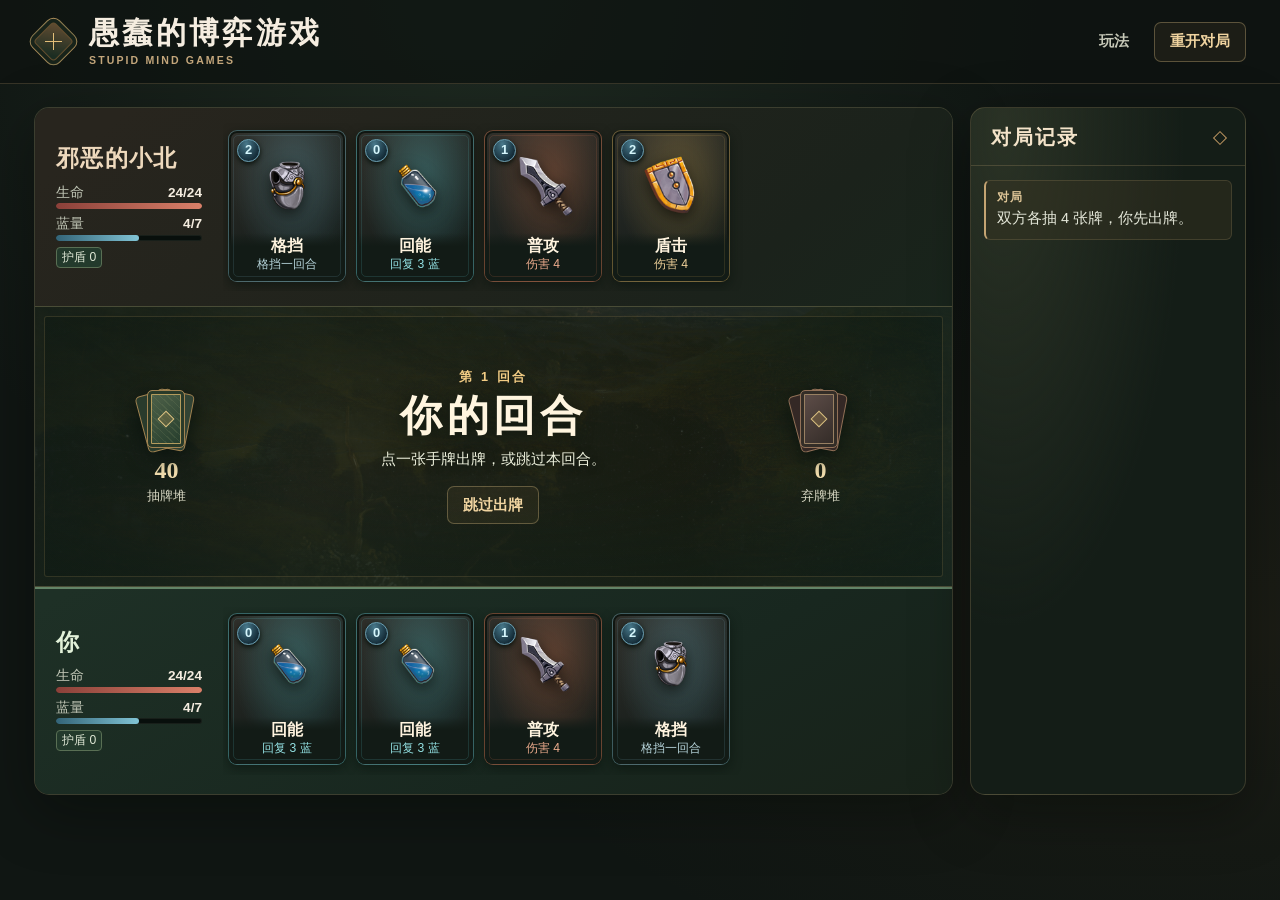
==== game/index.html @ 6b57a7d1 "feat: name opponent and refine mobile card layout" ====
<!doctype html>
<html lang="zh-CN">
<head>
  <meta charset="utf-8">
  <meta name="viewport" content="width=device-width, initial-scale=1">
  <meta name="theme-color" content="#101714">
  <meta name="description" content="愚蠢的博弈游戏是一款回合制人机卡牌游戏。看见对手的牌，再猜它下一手怎么打。">
  <title>愚蠢的博弈游戏</title>
  <link rel="stylesheet" href="styles.css?v=xiaobei-1">
  <script defer src="app.js?v=xiaobei-1"></script>
</head>
<body>
  <header class="masthead">
    <div class="masthead-inner">
      <div class="brand">
        <span class="brand-mark" aria-hidden="true"><i></i><i></i></span>
        <div>
          <h1>愚蠢的博弈游戏</h1>
          <p lang="en">STUPID MIND GAMES</p>
        </div>
      </div>
      <div class="header-actions">
        <button class="button button-quiet" id="show-rules" type="button">玩法</button>
        <button class="button button-outline" id="restart" type="button" disabled>重开对局</button>
      </div>
    </div>
  </header>

  <main class="game-layout">
    <section class="board" id="board" aria-label="卡牌战场" data-phase="loading">
      <section class="fighter fighter-computer" aria-labelledby="computer-title">
        <div class="fighter-profile">
          <h2 id="computer-title">邪恶的小北</h2>
          <div id="computer-stats" class="fighter-stats"></div>
        </div>
        <div id="computer-hand" class="hand opponent-hand" aria-label="邪恶的小北的手牌"></div>
      </section>

      <section class="arena" aria-label="对战区">
        <div class="pile-area">
          <div class="pile">
            <span class="pile-stack" aria-hidden="true"><i></i><i></i><i></i></span>
            <span class="pile-number" id="draw-count">—</span>
            <span class="pile-label">抽牌堆</span>
          </div>
        </div>
        <div class="arena-center">
          <div class="turn-label" id="turn-label" hidden></div>
          <h2 id="phase-title" aria-live="polite">准备对局</h2>
          <p id="phase-detail" class="phase-detail">正在载入对局。</p>
          <button type="button" id="pass" class="button button-pass" hidden>跳过出牌</button>
          <button type="button" id="play-again" class="button button-primary" hidden>再开一局</button>
          <button type="button" id="retry" class="button button-outline" hidden>重新载入</button>
        </div>
        <div class="pile-area">
          <div class="pile pile-discard">
            <span class="pile-stack" aria-hidden="true"><i></i><i></i><i></i></span>
            <span class="pile-number" id="discard-count">—</span>
            <span class="pile-label">弃牌堆</span>
          </div>
        </div>
      </section>

      <section class="fighter fighter-player" aria-labelledby="player-title">
        <div class="fighter-profile">
          <h2 id="player-title">你</h2>
          <div id="player-stats" class="fighter-stats"></div>
        </div>
        <div id="player-hand" class="hand player-hand" aria-label="你的手牌"></div>
      </section>
    </section>

    <aside class="journal" aria-labelledby="journal-title">
      <div class="journal-head">
        <h2 id="journal-title">对局记录</h2>
        <span class="journal-mark" aria-hidden="true"></span>
      </div>
      <div id="journal-scroll" class="journal-scroll">
        <ol class="journal-events" id="journal-events" aria-live="polite" aria-relevant="additions"></ol>
      </div>
      <p class="notice" id="notice" role="status" hidden></p>
    </aside>
  </main>

  <dialog id="rules">
    <div class="rules-head">
      <h2>玩法</h2>
      <form method="dialog">
        <button class="button button-quiet" type="submit">关闭</button>
      </form>
    </div>
    <p>双方各 24 点血、4 点初始蓝，并公开手牌。每回合选一张牌或跳过。回合结束回 1 蓝、摸 1 张，超过 6 张就选牌弃掉。</p>
    <p>蓝量上限 7，护盾先吸收伤害。牌堆摸空时，洗回弃牌堆。先把对手打到 0 血就赢。</p>
    <div class="rules-list" id="rules-list"></div>
    <a class="credit-link" href="assets/素材来源.md">查看美术素材来源</a>
  </dialog>
</body>
</html>
---- game/styles.css ----
:root {
  color-scheme: dark;
  --page: #101714;
  --panel: #151e19;
  --ink: #f5ede0;
  --muted: #b2b5a6;
  --gold: #e2be78;
  --gold-deep: #a47f46;
  --line: rgba(212, 181, 124, .2);
  --serif: "Instrument Serif", Georgia, "Songti SC", "Noto Serif CJK SC", serif;
  --sans: Inter, "PingFang SC", "Microsoft YaHei", "Noto Sans CJK SC", sans-serif;
  --card-width: 118px;
  --card-height: 152px;
}

* { box-sizing: border-box; }
[hidden] { display: none !important; }
html { min-width: 300px; }
body {
  margin: 0;
  min-height: 100vh;
  color: var(--ink);
  font: 1rem/1.55 var(--sans);
  background:
    radial-gradient(ellipse at 37% -3%, rgba(68, 95, 70, .29), transparent 52%),
    radial-gradient(ellipse at 100% 70%, rgba(127, 87, 39, .10), transparent 45%),
    #101613;
}
button, a { -webkit-tap-highlight-color: transparent; }
button { font: inherit; }
button:focus-visible, a:focus-visible {
  outline: 2px solid #ffdb94;
  outline-offset: 4px;
}
button:disabled { cursor: default; }

.masthead {
  border-bottom: 1px solid var(--line);
  background: rgba(14, 19, 16, .76);
}
.masthead-inner {
  min-height: 83px;
  max-width: 1424px;
  margin: auto;
  padding: 0 34px;
  display: flex;
  align-items: center;
  justify-content: space-between;
  gap: 16px;
}
.brand, .header-actions { display: flex; align-items: center; }
.brand { gap: 16px; }
.brand-mark {
  width: 39px;
  height: 39px;
  position: relative;
  flex: none;
  transform: rotate(45deg);
  border: 1px solid rgba(226, 190, 120, .55);
  border-radius: 9px;
  box-shadow: inset 0 0 0 4px #17231a, inset 0 0 0 5px #644e2e;
  background: linear-gradient(145deg, #715335, #1b2d22 78%);
}
.brand-mark i {
  position: absolute;
  background: #e2be78;
  transform: rotate(45deg);
  left: 18px;
  top: 10px;
  width: 1px;
  height: 17px;
}
.brand-mark i + i { transform: rotate(-45deg); }
.brand h1 {
  font: 600 1.9rem/1.12 var(--serif);
  letter-spacing: .11em;
  margin: 1px 0 3px;
}
.brand p {
  margin: 0;
  color: #c4a77c;
  font: 600 .66rem/1.35 var(--sans);
  letter-spacing: .2em;
}
.header-actions { gap: 9px; }
.button {
  border: 1px solid transparent;
  border-radius: 7px;
  min-height: 40px;
  padding: 7px 15px;
  color: var(--ink);
  background: transparent;
  cursor: pointer;
  transition: background .17s ease, border-color .17s ease, color .17s ease, transform .17s ease;
  font-size: .92rem;
  font-weight: 650;
}
.button-quiet { color: #c6c8b8; }
.button-outline, .button-pass {
  border-color: rgba(218, 188, 129, .34);
  color: #f0d4a0;
  background: rgba(218, 178, 104, .065);
}
.button:hover:not(:disabled) {
  background: rgba(230, 195, 133, .15);
  border-color: rgba(228, 194, 132, .4);
  transform: translateY(-1px);
}
.button:active:not(:disabled) { transform: translateY(0); }
.button:disabled { opacity: .47; }
.button-primary {
  color: #1b170e;
  border-color: #e4bf7f;
  background: linear-gradient(135deg, #f2d498, #c59857);
}
.button-primary:hover:not(:disabled) {
  background: #ffdea1;
  border-color: #ffdea1;
}
.game-layout {
  max-width: 1424px;
  margin: 0 auto;
  padding: 23px 34px 34px;
  display: grid;
  grid-template-columns: minmax(0, 1fr) 276px;
  align-items: stretch;
  gap: 17px;
}
.board, .journal {
  min-width: 0;
  border: 1px solid var(--line);
  border-radius: 15px;
  box-shadow: 0 17px 58px rgba(3, 7, 4, .34);
}
.board {
  display: grid;
  grid-template-rows: minmax(197px, auto) minmax(220px, 1fr) minmax(207px, auto);
  min-height: 688px;
  overflow: hidden;
  background: #15211b;
}
.fighter {
  display: grid;
  grid-template-columns: 146px minmax(0, 1fr);
  align-items: center;
  gap: 21px;
  padding: 15px 21px;
}
.fighter-computer {
  background: linear-gradient(140deg, #28251e 8%, #1b221b 78%, #19251c 100%);
}
.fighter-player {
  background: linear-gradient(150deg, #1e3026 3%, #18271f 63%, #182219 100%);
  box-shadow: inset 0 2px 0 #638467;
}
.board[data-phase="discard"] .fighter-player { box-shadow: inset 0 2px 0 var(--gold); }
.fighter-profile h2 {
  font: 600 1.45rem/1.1 var(--serif);
  letter-spacing: .13em;
  margin: 0 0 12px;
}
.fighter-player .fighter-profile h2 { color: #e2f1d9; }
.fighter-computer .fighter-profile h2 {
  color: #eed9bd;
  letter-spacing: .055em;
}
.fighter-stats {
  display: grid;
  grid-template-columns: 1fr;
  gap: 6px;
  font-size: .85rem;
  max-width: 182px;
}
.stat-label {
  display: flex;
  justify-content: space-between;
  align-items: baseline;
  gap: .25rem;
  color: #c1c6b6;
  margin-bottom: 2px;
  line-height: 1.29;
}
.stat-label strong {
  color: var(--ink);
  font-weight: 650;
  font-variant-numeric: tabular-nums;
  font-size: .85rem;
}
.progress-track {
  overflow: hidden;
  height: 6px;
  width: 100%;
  border-radius: 20px;
  background: #080f0c;
  box-shadow: inset 0 0 0 1px rgba(216, 209, 190, .08);
}
.progress-fill {
  display: block;
  height: 100%;
  border-radius: inherit;
  width: var(--value);
  transition: width .3s ease;
}
.progress-health { background: linear-gradient(90deg, #8b4039, #da8069); }
.progress-mana { background: linear-gradient(90deg, #336478, #81c4d5); }
.stat-lower {
  display: flex;
  min-height: 20px;
  gap: 5px;
  flex-wrap: wrap;
  align-items: center;
}
.status {
  padding: 1px 5px;
  font-size: .76rem;
  line-height: 1.4;
  border-radius: 4px;
  border: 1px solid #596f54;
  background: #233a2c;
  color: #e0e8d6;
  white-space: nowrap;
}
.status-charge {
  border-color: #8e6d40;
  background: #473622;
  color: #f4dbab;
}
.status-block {
  border-color: #567a84;
  background: #253b46;
  color: #d6edf0;
}
.hand {
  min-width: 0;
  min-height: calc(var(--card-height) + 16px);
  display: flex;
  align-items: center;
  gap: 10px;
  padding: 6px 5px 9px;
  overflow-x: auto;
  scrollbar-width: thin;
  scrollbar-color: #706044 transparent;
}
.hand-empty {
  color: var(--muted);
  padding: 0 4px;
  margin: 0;
}
.card {
  --tint: #bfa162;
  --aura: 179, 144, 80;
  color: #f8edda;
  position: relative;
  flex: 0 0 var(--card-width);
  width: var(--card-width);
  height: var(--card-height);
  padding: 0;
  display: grid;
  grid-template-rows: 1fr auto;
  overflow: hidden;
  border-radius: 9px;
  border: 1px solid rgba(var(--aura), .45);
  background: radial-gradient(ellipse at 57% 31%, rgba(var(--aura), .36), transparent 67%),
              linear-gradient(152deg, #30302b, #181e1b 68%, #131b16);
  box-shadow: 0 4px 11px #07100b8a, inset 0 0 0 2px #101611;
  text-align: left;
}
.card::after {
  position: absolute;
  inset: 4px;
  pointer-events: none;
  border: 1px solid rgba(var(--aura), .17);
  border-radius: 5px;
  content: "";
}
.card[data-tone="ember"] { --tint: #edac8d; --aura: 204, 113, 76; }
.card[data-tone="iron"] { --tint: #b7d5db; --aura: 111, 168, 183; }
.card[data-tone="azure"] { --tint: #93e1e3; --aura: 91, 187, 193; }
.card[data-tone="gold"] { --tint: #efd19a; --aura: 191, 155, 79; }
.card[data-tone="violet"] { --tint: #dac8f0; --aura: 156, 115, 184; }
.card[data-tone="leaf"] { --tint: #d0dfaa; --aura: 148, 164, 94; }
.card-cost {
  color: #d5f6fc;
  position: absolute;
  z-index: 1;
  top: 8px;
  left: 8px;
  display: inline-grid;
  place-items: center;
  width: 23px;
  height: 23px;
  border-radius: 50%;
  border: 1px solid #689eb1;
  box-shadow: 0 2px 5px #0a110b;
  background: radial-gradient(ellipse at 40% 20%, #48798b, #152d39 72%);
  line-height: 1;
  font-size: .81rem;
  font-weight: 800;
  font-variant-numeric: tabular-nums;
}
.card-art {
  position: relative;
  display: grid;
  place-items: center;
  min-height: 0;
  padding: 7px 8px 0;
}
.card-art img {
  display: block;
  width: min(86%, 85px);
  height: min(92%, 88px);
  object-fit: contain;
  filter: drop-shadow(0 5px 8px #090a06c7);
  transition: transform .17s ease;
}
.card-caption {
  position: relative;
  min-height: 47px;
  display: grid;
  align-content: center;
  gap: 1px;
  padding: 3px 8px 8px;
  text-align: center;
  background: linear-gradient(transparent, #121b16 28%);
}
.card-title {
  display: block;
  color: #fff4df;
  font: 700 1rem/1.25 var(--sans);
  white-space: nowrap;
}
.card-effect {
  color: var(--tint);
  line-height: 1.25;
  font-size: .76rem;
  white-space: nowrap;
}
button.card {
  cursor: pointer;
  transition: transform .18s ease, border-color .18s ease, box-shadow .18s ease, opacity .18s ease;
}
button.card:hover:not(:disabled), button.card:focus-visible {
  transform: translateY(-4px);
  border-color: rgba(var(--aura), .92);
  box-shadow: 0 5px 18px rgba(var(--aura), .27), inset 0 0 0 2px #17251a;
}
button.card:not(:disabled):hover .card-art img { transform: scale(1.06); }
button.card:disabled { cursor: default; }
button.card.unaffordable { opacity: .66; }
button.card.unaffordable .card-cost {
  border-color: #bf806a;
  background: #482f28;
  color: #ffd0b7;
}
.board[data-phase="discard"] .player-hand .card { border-color: rgba(232, 188, 111, .66); }

.arena {
  position: relative;
  isolation: isolate;
  display: grid;
  grid-template-columns: minmax(80px, 1fr) minmax(200px, 1.7fr) minmax(80px, 1fr);
  align-items: center;
  justify-items: center;
  gap: 7px;
  padding: 20px 13px;
  border-block: 1px solid rgba(220, 191, 130, .24);
  background: #1a281e;
}
.arena::before, .arena::after {
  content: "";
  position: absolute;
  inset: 0;
  z-index: -1;
  pointer-events: none;
}
.arena::before {
  background:
    linear-gradient(90deg, #131e17cf 1%, #1a231ac7 28%, #151b12b0 71%, #15231bc9),
    linear-gradient(0deg, #1d3024b5, #2b342715 42%, #19231a58),
    url("assets/arena.jpg") center 53% / cover;
}
.arena::after {
  inset: 9px;
  border: 1px solid #b3976133;
  border-radius: 3px;
  background: radial-gradient(ellipse at center, transparent 28%, #09150f55);
}
.arena-center {
  align-self: center;
  min-width: 0;
  min-height: 146px;
  display: flex;
  flex-direction: column;
  align-items: center;
  justify-content: center;
  text-align: center;
}
.turn-label {
  color: #f2cc84;
  font-size: .79rem;
  letter-spacing: .2em;
  font-weight: 680;
  line-height: 1.4;
}
.arena-center h2 {
  color: #fff5df;
  text-shadow: 0 3px 16px #0c160f;
  margin: 6px 0 3px;
  font: 600 clamp(1.7rem, 3.3vw, 2.7rem)/1.14 var(--serif);
  letter-spacing: .11em;
}
.phase-detail {
  max-width: 26rem;
  color: #edf0dc;
  min-height: 25px;
  margin: 4px 0 13px;
  font-size: .91rem;
  text-shadow: 0 1px 8px #121a14;
}
.arena-center .button { min-height: 35px; }
.pile-area { min-width: 0; }
.pile {
  display: grid;
  grid-template-columns: 1fr;
  min-width: 74px;
  place-items: center;
}
.pile-stack {
  display: block;
  position: relative;
  width: 48px;
  height: 64px;
  margin: 0 auto 7px;
  filter: drop-shadow(0 5px 10px #0a130d);
}
.pile-stack i {
  position: absolute;
  display: block;
  inset: 3px 6px 3px 4px;
  transform: rotate(-15deg) translateX(-6px);
  border: 1px solid #a18351;
  border-radius: 5px;
  background: #293b2c;
}
.pile-stack i:nth-child(2) { transform: rotate(11deg) translateX(5px); background: #324334; }
.pile-stack i:nth-child(3) {
  transform: none;
  background: repeating-linear-gradient(43deg, #7e8b6233 0 1px, transparent 1px 5px), linear-gradient(140deg, #50634a, #233b2b);
  box-shadow: inset 0 0 0 3px #293a29, inset 0 0 0 4px #b39b5d;
}
.pile-stack i:nth-child(3)::after {
  content: "";
  position: absolute;
  width: 10px;
  height: 10px;
  border: 1px solid #d8bf81;
  top: calc(50% - 6px);
  left: calc(50% - 6px);
  transform: rotate(45deg);
  background: #a8894e4a;
}
.pile-discard .pile-stack i {
  background-color: #342825;
  border-color: #917057;
}
.pile-discard .pile-stack i:nth-child(3) {
  background: linear-gradient(140deg, #61504b, #302925);
  box-shadow: inset 0 0 0 3px #332d27, inset 0 0 0 4px #988062;
}
.pile-number {
  color: #f4dfaf;
  font: 700 1.5rem/1.03 var(--serif);
  font-variant-numeric: tabular-nums;
}
.pile-label {
  color: #d8d8c4;
  line-height: 1.4;
  font-size: .84rem;
  margin-top: 4px;
}
.journal {
  display: flex;
  flex-direction: column;
  overflow: hidden;
  max-height: 720px;
  background: radial-gradient(ellipse at 12% 3%, #2a3225, transparent 53%), #141d17;
}
.journal-head {
  padding: 18px 20px 15px;
  margin: 0;
  display: flex;
  align-items: center;
  justify-content: space-between;
  border-bottom: 1px solid var(--line);
}
.journal-head h2 {
  margin: 0;
  color: #f3e3c9;
  font: 600 1.24rem/1.2 var(--serif);
  letter-spacing: .1em;
}
.journal-mark {
  width: 10px;
  height: 10px;
  border: 1px solid #bd9560;
  transform: rotate(45deg);
}
.journal-scroll {
  padding: 14px 13px;
  overflow-y: auto;
  flex: 1;
  scrollbar-width: thin;
  scrollbar-color: #716b52 transparent;
}
.journal-events {
  margin: 0;
  padding: 0;
  display: grid;
  gap: 7px;
  list-style: none;
}
.journal-event {
  display: grid;
  grid-template-columns: 1fr;
  gap: 3px;
  padding: 9px 11px 10px;
  background: #2433286b;
  border: 1px solid #61735838;
  border-left: 2px solid #99b88d;
  border-radius: 6px;
}
.journal-event[data-side="computer"] {
  background: #30292171;
  border-color: #8b6a4a48;
  border-left-color: #c98f68;
}
.journal-event[data-side="system"] {
  border-color: #8b7b554b;
  border-left-color: #c4a472;
  background: #3a342371;
}
.actor {
  color: #b4cfa4;
  font-size: .75rem;
  font-weight: 750;
  line-height: 1.3;
  letter-spacing: .07em;
}
.journal-event[data-side="computer"] .actor { color: #eac0a2; }
.journal-event[data-side="system"] .actor { color: #dec597; }
.event-text {
  color: #e4e7d9;
  font-size: .91rem;
  line-height: 1.42;
  overflow-wrap: anywhere;
  margin: 0;
}
.notice {
  margin: 0 13px 14px;
  padding: 9px 10px;
  color: #ffdcc2;
  border: 1px solid #885c49;
  border-radius: 7px;
  background: #432d24;
  font-size: .88rem;
  overflow-wrap: anywhere;
}

dialog {
  color: var(--ink);
  border: 1px solid #8e7350;
  border-radius: 13px;
  width: min(570px, calc(100% - 28px));
  max-height: 82vh;
  padding: 19px 21px 22px;
  overflow: auto;
  background: #18251e;
  box-shadow: 0 18px 70px #090c08;
}
dialog::backdrop { background: #080d0add; }
.rules-head { display: flex; justify-content: space-between; align-items: center; }
.rules-head h2 { font: 600 1.7rem/1.2 var(--serif); margin: 0; }
dialog p { color: #dee2d1; margin: 1rem 0; }
.rules-list { display: grid; gap: 0; border-top: 1px solid var(--line); margin-top: 1rem; }
.rule {
  display: grid;
  grid-template-columns: minmax(82px, auto) 1fr;
  column-gap: 10px;
  padding: 8px 0;
  border-bottom: 1px solid var(--line);
  min-height: 40px;
}
.rule strong { align-self: start; color: #efd4a3; font-size: .91rem; }
.rule span { color: #e3e7db; font-size: .91rem; }
.credit-link { display: inline-block; margin-top: 16px; color: #e7c48e; }

@media (max-width: 1200px) {
  .game-layout { grid-template-columns: minmax(0, 1fr) 227px; }
  .fighter { grid-template-columns: 126px minmax(0, 1fr); gap: 16px; }
  :root { --card-width: 108px; --card-height: 146px; }
}
@media (max-width: 940px) {
  .game-layout { grid-template-columns: minmax(0, 1fr); }
  .journal { max-height: 340px; }
}
@media (max-width: 620px) {
  :root { --card-height: clamp(96px, 26vw, 128px); }
  .masthead-inner { min-height: 55px; padding-inline: 15px; }
  .brand { gap: 9px; }
  .brand-mark { width: 28px; height: 28px; }
  .brand-mark i { left: 13px; top: 7px; height: 13px; }
  .brand h1 { font-size: 1.4rem; }
  .brand p { font-size: .54rem; letter-spacing: .13em; }
  .header-actions { gap: 3px; }
  .header-actions .button { min-height: 44px; font-size: .86rem; padding: 5px 9px; }
  .game-layout { padding: 9px 10px 18px; gap: 10px; }
  .board { min-height: 0; grid-template-rows: auto auto auto; border-radius: 11px; }
  .fighter {
    display: block;
    min-width: 0;
    padding: 8px 8px 3px;
  }
  .fighter-profile { margin: 0 3px 2px; }
  .fighter-profile h2 { font-size: 1.12rem; margin: 0 0 4px; }
  .fighter-stats {
    grid-template-columns: repeat(2, minmax(0, 1fr)) minmax(3rem, .8fr);
    align-items: center;
    gap: 7px;
    max-width: none;
    font-size: .79rem;
  }
  .stat-label strong { font-size: .79rem; }
  .progress-track { height: 5px; }
  .stat-lower { gap: 2px 3px; }
  .status { font-size: .71rem; padding-inline: 4px; }
  .hand {
    --hand-gap: 6px;
    min-height: calc(var(--card-height) + 13px);
    gap: var(--hand-gap);
    padding: 6px 3px 7px;
    scroll-padding-inline: 3px;
    scroll-snap-type: x proximity;
    overscroll-behavior-x: contain;
  }
  .hand .card {
    --card-width: min(101px, calc((100% - 4 * var(--hand-gap) - 5px) / 4));
    scroll-snap-align: start;
  }
  .card::after { inset: 3px; }
  .card-cost { top: 5px; left: 5px; width: 20px; height: 20px; font-size: .75rem; }
  .card-art { padding: 6px 4px 0; }
  .card-caption { min-height: 37px; padding: 3px 2px 5px; }
  .card-title { font-size: .94rem; }
  .card-effect { font-size: .72rem; }
  .arena {
    grid-template-columns: clamp(40px, 13vw, 66px) minmax(0, 1fr) clamp(40px, 13vw, 66px);
    gap: 4px;
    padding: 8px;
  }
  .arena::after { inset: 6px; }
  .arena-center { min-height: 0; }
  .arena-center h2 { font-size: 1.43rem; letter-spacing: .055em; margin: 3px 0 0; }
  .board[data-phase="finished"] .arena-center h2 { font-size: 1.22rem; letter-spacing: .03em; }
  .phase-detail { min-height: 0; font-size: .79rem; line-height: 1.3; margin: 3px 0 5px; }
  .arena-center .button { min-height: 44px; padding: 4px 13px; font-size: .87rem; }
  .turn-label { font-size: .71rem; }
  .pile { min-width: 0; }
  .pile-stack { width: 31px; height: 39px; margin-bottom: 3px; }
  .pile-number { font-size: 1.2rem; }
  .pile-label { font-size: .71rem; margin-top: 2px; }
  .journal { max-height: 252px; }
  .journal-head { padding: 11px 13px; }
  .journal-scroll { padding: 9px; }
}
@media (max-width: 420px) {
  .masthead-inner { padding-inline: 12px; gap: 8px; }
  .brand h1 { font-size: 1.08rem; letter-spacing: .025em; }
  .brand p, .header-actions .button { white-space: nowrap; }
  .header-actions { flex: none; }
  .header-actions .button { padding-inline: 6px; }
}
@media (max-width: 350px) {
  .masthead-inner { padding-inline: 9px; gap: 6px; }
  .brand { gap: 7px; }
  .brand-mark { width: 22px; height: 22px; }
  .brand-mark i { left: 10px; top: 4px; }
  .card-effect { font-size: .67rem; }
}
@media (hover: none) and (pointer: coarse) {
  button.card:hover:not(:disabled) { transform: none; }
  button.card:not(:disabled):hover .card-art img { transform: none; }
}
@media (prefers-reduced-motion: reduce) {
  *, *::before, *::after { transition: none !important; animation: none !important; }
}
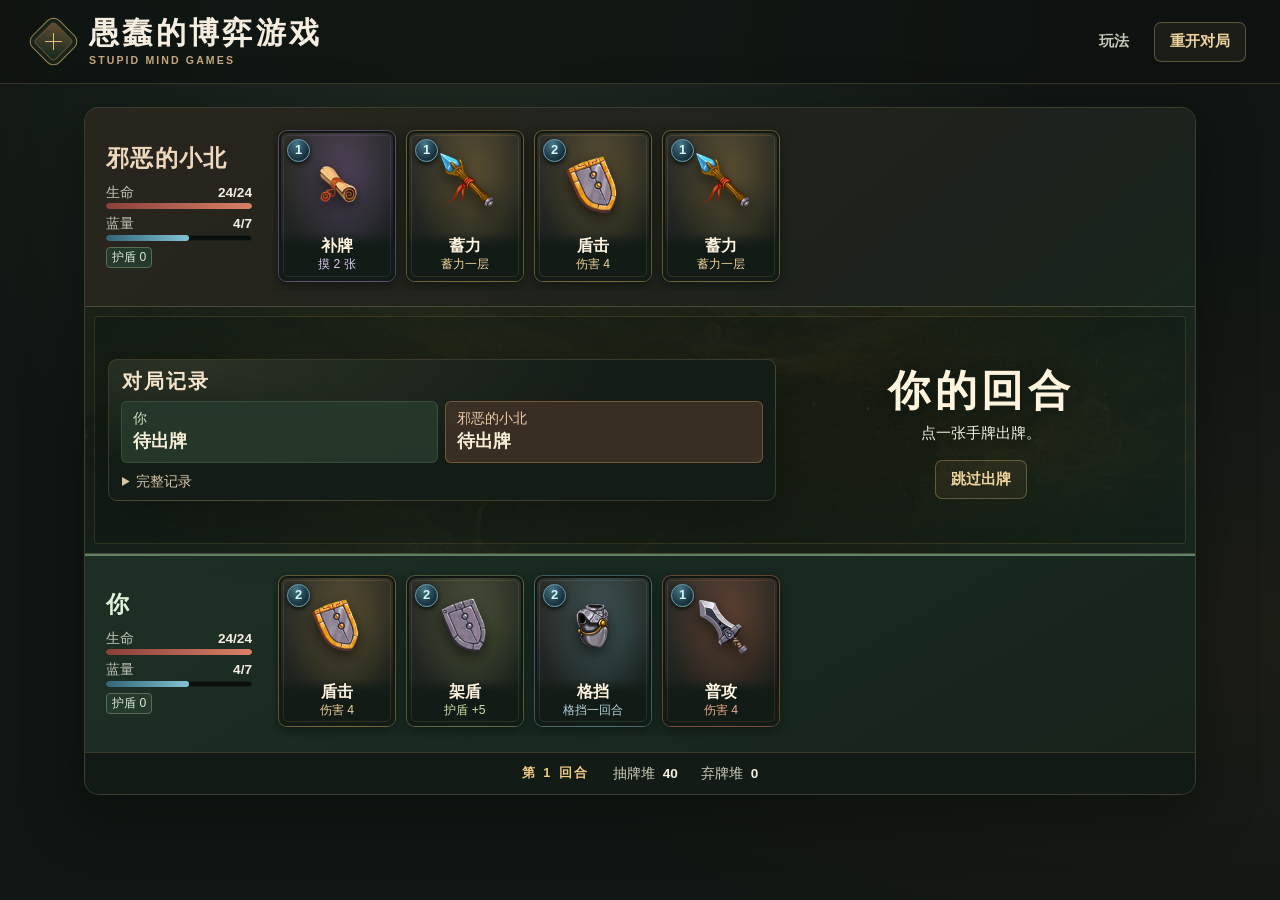
==== commit 5cb82293: "feat: center duel history and fan mobile hands" ====
--- a/game/index.html
+++ b/game/index.html
@@ -6,8 +6,8 @@
   <meta name="theme-color" content="#101714">
   <meta name="description" content="愚蠢的博弈游戏是一款回合制人机卡牌游戏。看见对手的牌，再猜它下一手怎么打。">
   <title>愚蠢的博弈游戏</title>
-  <link rel="stylesheet" href="styles.css?v=xiaobei-1">
-  <script defer src="app.js?v=xiaobei-1"></script>
+  <link rel="stylesheet" href="styles.css?v=fan-1">
+  <script defer src="app.js?v=fan-1"></script>
 </head>
 <body>
   <header class="masthead">
@@ -37,27 +37,34 @@
       </section>
 
       <section class="arena" aria-label="对战区">
-        <div class="pile-area">
-          <div class="pile">
-            <span class="pile-stack" aria-hidden="true"><i></i><i></i><i></i></span>
-            <span class="pile-number" id="draw-count">—</span>
-            <span class="pile-label">抽牌堆</span>
+        <section class="journal" aria-labelledby="journal-title">
+          <div class="journal-head">
+            <h2 id="journal-title">对局记录</h2>
           </div>
-        </div>
+          <div class="recent-moves" aria-label="双方最近出牌" aria-live="polite">
+            <div class="recent-move recent-player">
+              <span>你</span>
+              <strong id="latest-player">待出牌</strong>
+            </div>
+            <div class="recent-move recent-computer">
+              <span>邪恶的小北</span>
+              <strong id="latest-computer">待出牌</strong>
+            </div>
+          </div>
+          <details class="journal-history">
+            <summary>完整记录</summary>
+            <div id="journal-scroll" class="journal-scroll" tabindex="0" aria-label="历史出牌">
+              <ol class="journal-events" id="journal-events"></ol>
+            </div>
+          </details>
+          <p class="notice" id="notice" role="status" hidden></p>
+        </section>
         <div class="arena-center">
-          <div class="turn-label" id="turn-label" hidden></div>
           <h2 id="phase-title" aria-live="polite">准备对局</h2>
           <p id="phase-detail" class="phase-detail">正在载入对局。</p>
           <button type="button" id="pass" class="button button-pass" hidden>跳过出牌</button>
           <button type="button" id="play-again" class="button button-primary" hidden>再开一局</button>
           <button type="button" id="retry" class="button button-outline" hidden>重新载入</button>
-        </div>
-        <div class="pile-area">
-          <div class="pile pile-discard">
-            <span class="pile-stack" aria-hidden="true"><i></i><i></i><i></i></span>
-            <span class="pile-number" id="discard-count">—</span>
-            <span class="pile-label">弃牌堆</span>
-          </div>
         </div>
       </section>
 
@@ -68,18 +75,13 @@
         </div>
         <div id="player-hand" class="hand player-hand" aria-label="你的手牌"></div>
       </section>
+      <footer class="table-info" aria-label="回合与牌堆信息">
+        <span class="turn-label" id="turn-label">第 1 回合</span>
+        <span>抽牌堆 <strong id="draw-count">—</strong></span>
+        <span>弃牌堆 <strong id="discard-count">—</strong></span>
+      </footer>
     </section>
 
-    <aside class="journal" aria-labelledby="journal-title">
-      <div class="journal-head">
-        <h2 id="journal-title">对局记录</h2>
-        <span class="journal-mark" aria-hidden="true"></span>
-      </div>
-      <div id="journal-scroll" class="journal-scroll">
-        <ol class="journal-events" id="journal-events" aria-live="polite" aria-relevant="additions"></ol>
-      </div>
-      <p class="notice" id="notice" role="status" hidden></p>
-    </aside>
   </main>
 
   <dialog id="rules">
--- a/game/styles.css
+++ b/game/styles.css
@@ -118,13 +118,9 @@
   border-color: #ffdea1;
 }
 .game-layout {
-  max-width: 1424px;
+  max-width: 1180px;
   margin: 0 auto;
   padding: 23px 34px 34px;
-  display: grid;
-  grid-template-columns: minmax(0, 1fr) 276px;
-  align-items: stretch;
-  gap: 17px;
 }
 .board, .journal {
   min-width: 0;
@@ -134,7 +130,7 @@
 }
 .board {
   display: grid;
-  grid-template-rows: minmax(197px, auto) minmax(220px, 1fr) minmax(207px, auto);
+  grid-template-rows: minmax(186px, auto) minmax(200px, 1fr) minmax(195px, auto) auto;
   min-height: 688px;
   overflow: hidden;
   background: #15211b;
@@ -358,11 +354,10 @@
   position: relative;
   isolation: isolate;
   display: grid;
-  grid-template-columns: minmax(80px, 1fr) minmax(200px, 1.7fr) minmax(80px, 1fr);
+  grid-template-columns: minmax(0, 1.75fr) minmax(165px, 1fr);
   align-items: center;
-  justify-items: center;
-  gap: 7px;
-  padding: 20px 13px;
+  gap: 15px;
+  padding: 18px 23px;
   border-block: 1px solid rgba(220, 191, 130, .24);
   background: #1a281e;
 }
@@ -418,80 +413,30 @@
   text-shadow: 0 1px 8px #121a14;
 }
 .arena-center .button { min-height: 35px; }
-.pile-area { min-width: 0; }
-.pile {
-  display: grid;
-  grid-template-columns: 1fr;
-  min-width: 74px;
-  place-items: center;
-}
-.pile-stack {
-  display: block;
-  position: relative;
-  width: 48px;
-  height: 64px;
-  margin: 0 auto 7px;
-  filter: drop-shadow(0 5px 10px #0a130d);
-}
-.pile-stack i {
-  position: absolute;
-  display: block;
-  inset: 3px 6px 3px 4px;
-  transform: rotate(-15deg) translateX(-6px);
-  border: 1px solid #a18351;
-  border-radius: 5px;
-  background: #293b2c;
-}
-.pile-stack i:nth-child(2) { transform: rotate(11deg) translateX(5px); background: #324334; }
-.pile-stack i:nth-child(3) {
-  transform: none;
-  background: repeating-linear-gradient(43deg, #7e8b6233 0 1px, transparent 1px 5px), linear-gradient(140deg, #50634a, #233b2b);
-  box-shadow: inset 0 0 0 3px #293a29, inset 0 0 0 4px #b39b5d;
-}
-.pile-stack i:nth-child(3)::after {
-  content: "";
-  position: absolute;
-  width: 10px;
-  height: 10px;
-  border: 1px solid #d8bf81;
-  top: calc(50% - 6px);
-  left: calc(50% - 6px);
-  transform: rotate(45deg);
-  background: #a8894e4a;
-}
-.pile-discard .pile-stack i {
-  background-color: #342825;
-  border-color: #917057;
-}
-.pile-discard .pile-stack i:nth-child(3) {
-  background: linear-gradient(140deg, #61504b, #302925);
-  box-shadow: inset 0 0 0 3px #332d27, inset 0 0 0 4px #988062;
-}
-.pile-number {
-  color: #f4dfaf;
-  font: 700 1.5rem/1.03 var(--serif);
-  font-variant-numeric: tabular-nums;
-}
-.pile-label {
-  color: #d8d8c4;
-  line-height: 1.4;
-  font-size: .84rem;
-  margin-top: 4px;
-}
+.table-info {
+  display: flex;
+  justify-content: center;
+  align-items: center;
+  flex-wrap: wrap;
+  column-gap: 23px;
+  row-gap: 3px;
+  padding: 10px 12px;
+  background: #121b15;
+  border-top: 1px solid var(--line);
+  color: #cbcbb9;
+  font-size: .85rem;
+}
+.table-info strong { color: var(--ink); margin-left: 4px; font-variant-numeric: tabular-nums; }
 .journal {
   display: flex;
   flex-direction: column;
   overflow: hidden;
-  max-height: 720px;
-  background: radial-gradient(ellipse at 12% 3%, #2a3225, transparent 53%), #141d17;
+  border-radius: 9px;
+  background: radial-gradient(ellipse at 12% 3%, #2a3225, transparent 53%), #141d17ed;
 }
 .journal-head {
-  padding: 18px 20px 15px;
+  padding: 10px 13px 7px;
   margin: 0;
-  display: flex;
-  align-items: center;
-  justify-content: space-between;
-  border-bottom: 1px solid var(--line);
 }
 .journal-head h2 {
   margin: 0;
@@ -499,14 +444,35 @@
   font: 600 1.24rem/1.2 var(--serif);
   letter-spacing: .1em;
 }
-.journal-mark {
-  width: 10px;
-  height: 10px;
-  border: 1px solid #bd9560;
-  transform: rotate(45deg);
+.recent-moves {
+  display: grid;
+  grid-template-columns: repeat(2, minmax(0, 1fr));
+  gap: 7px;
+  padding: 0 12px;
+}
+.recent-move {
+  display: grid;
+  gap: 4px;
+  padding: 9px 11px;
+  min-width: 0;
+  border: 1px solid #61735860;
+  border-radius: 6px;
+  background: #26392bee;
+}
+.recent-move span { color: #cfdfc1; font-size: .85rem; line-height: 1.2; }
+.recent-move strong { color: #f8efd9; font-size: 1.1rem; line-height: 1.2; overflow-wrap: anywhere; }
+.recent-computer { border-color: #b486537b; background: #473529bc; }
+.recent-computer span { color: #edcaa7; }
+.journal-history summary {
+  min-height: 37px;
+  padding: 8px 13px;
+  cursor: pointer;
+  color: #d7c5a6;
+  font-size: .85rem;
 }
 .journal-scroll {
-  padding: 14px 13px;
+  max-height: 134px;
+  padding: 0 12px 10px;
   overflow-y: auto;
   flex: 1;
   scrollbar-width: thin;
@@ -595,13 +561,8 @@
 .credit-link { display: inline-block; margin-top: 16px; color: #e7c48e; }
 
 @media (max-width: 1200px) {
-  .game-layout { grid-template-columns: minmax(0, 1fr) 227px; }
   .fighter { grid-template-columns: 126px minmax(0, 1fr); gap: 16px; }
   :root { --card-width: 108px; --card-height: 146px; }
-}
-@media (max-width: 940px) {
-  .game-layout { grid-template-columns: minmax(0, 1fr); }
-  .journal { max-height: 340px; }
 }
 @media (max-width: 620px) {
   :root { --card-height: clamp(96px, 26vw, 128px); }
@@ -613,8 +574,8 @@
   .brand p { font-size: .54rem; letter-spacing: .13em; }
   .header-actions { gap: 3px; }
   .header-actions .button { min-height: 44px; font-size: .86rem; padding: 5px 9px; }
-  .game-layout { padding: 9px 10px 18px; gap: 10px; }
-  .board { min-height: 0; grid-template-rows: auto auto auto; border-radius: 11px; }
+  .game-layout { padding: 9px 10px 18px; }
+  .board { min-height: 0; grid-template-rows: repeat(4, auto); border-radius: 11px; }
   .fighter {
     display: block;
     min-width: 0;
@@ -653,24 +614,34 @@
   .card-title { font-size: .94rem; }
   .card-effect { font-size: .72rem; }
   .arena {
-    grid-template-columns: clamp(40px, 13vw, 66px) minmax(0, 1fr) clamp(40px, 13vw, 66px);
+    grid-template-columns: minmax(0, 1fr);
     gap: 4px;
     padding: 8px;
   }
   .arena::after { inset: 6px; }
-  .arena-center { min-height: 0; }
-  .arena-center h2 { font-size: 1.43rem; letter-spacing: .055em; margin: 3px 0 0; }
+  .arena-center {
+    display: grid;
+    grid-template-columns: minmax(0, 1fr) auto;
+    grid-template-rows: auto auto;
+    min-height: 0;
+    padding: 2px 5px;
+    column-gap: 8px;
+    text-align: left;
+  }
+  .arena-center h2 { grid-column: 1; grid-row: 1; font-size: 1.16rem; letter-spacing: .055em; margin: 0; }
   .board[data-phase="finished"] .arena-center h2 { font-size: 1.22rem; letter-spacing: .03em; }
-  .phase-detail { min-height: 0; font-size: .79rem; line-height: 1.3; margin: 3px 0 5px; }
-  .arena-center .button { min-height: 44px; padding: 4px 13px; font-size: .87rem; }
+  .phase-detail { grid-column: 1; grid-row: 2; min-height: 0; font-size: .79rem; line-height: 1.3; margin: 2px 0; }
+  .arena-center .button { grid-column: 2; grid-row: 1 / span 2; min-height: 44px; padding: 4px 10px; font-size: .85rem; }
   .turn-label { font-size: .71rem; }
-  .pile { min-width: 0; }
-  .pile-stack { width: 31px; height: 39px; margin-bottom: 3px; }
-  .pile-number { font-size: 1.2rem; }
-  .pile-label { font-size: .71rem; margin-top: 2px; }
-  .journal { max-height: 252px; }
-  .journal-head { padding: 11px 13px; }
-  .journal-scroll { padding: 9px; }
+  .table-info { padding: 8px 6px; column-gap: 13px; font-size: .78rem; }
+  .journal-head { padding: 8px 9px 6px; }
+  .journal-head h2 { font-size: 1.08rem; }
+  .recent-moves { padding-inline: 8px; }
+  .recent-move { padding: 7px 8px; }
+  .recent-move span { font-size: .79rem; }
+  .recent-move strong { font-size: 1rem; }
+  .journal-history summary { min-height: 40px; padding: 9px; }
+  .journal-scroll { max-height: 106px; padding: 0 8px 8px; }
 }
 @media (max-width: 420px) {
   .masthead-inner { padding-inline: 12px; gap: 8px; }
@@ -693,3 +664,62 @@
 @media (prefers-reduced-motion: reduce) {
   *, *::before, *::after { transition: none !important; animation: none !important; }
 }
+
+@media (max-width: 620px) {
+  .hand[data-crowded="true"] {
+    --fan-card-width: clamp(72px, 22vw, 108px);
+    --card-height: clamp(102px, 28vw, 128px);
+    gap: 0;
+    isolation: isolate;
+    scroll-snap-type: none;
+  }
+
+  .hand[data-crowded="true"] .card {
+    --card-width: var(--fan-card-width);
+    z-index: 0;
+  }
+
+  /* Keep the first six card faces within the hand's visible width. */
+  .hand[data-crowded="true"] .card + .card {
+    margin-inline-start: min(0px, calc((100% - var(--fan-card-width) - 1px) / var(--spread-steps, 5) - var(--fan-card-width)));
+  }
+
+  .hand[data-crowded="true"] .card:not(:last-child, :focus-visible) .card-art {
+    justify-items: start;
+    padding: 26px 0 0 6px;
+  }
+
+  .hand[data-crowded="true"] .card:not(:last-child, :focus-visible) .card-art img {
+    width: clamp(25px, 8vw, 44px);
+    height: min(100%, 40px);
+  }
+
+  .hand[data-crowded="true"] .card:not(:last-child, :focus-visible) .card-caption {
+    grid-template-columns: minmax(0, 1fr);
+    padding-inline: 6px 2px;
+    text-align: left;
+  }
+
+  .hand[data-crowded="true"] .card:not(:last-child, :focus-visible) .card-effect {
+    overflow: hidden;
+    visibility: hidden;
+  }
+
+  .hand[data-crowded="true"] button.card.unaffordable {
+    opacity: 1;
+  }
+
+  .hand[data-crowded="true"] button.card.unaffordable .card-art img {
+    opacity: .64;
+  }
+
+  .hand[data-crowded="true"] button.card:hover:not(:disabled) {
+    transform: none;
+  }
+
+  .hand[data-crowded="true"] button.card:focus-visible {
+    z-index: 1;
+    outline-offset: 0;
+    transform: translateY(-3px);
+  }
+}
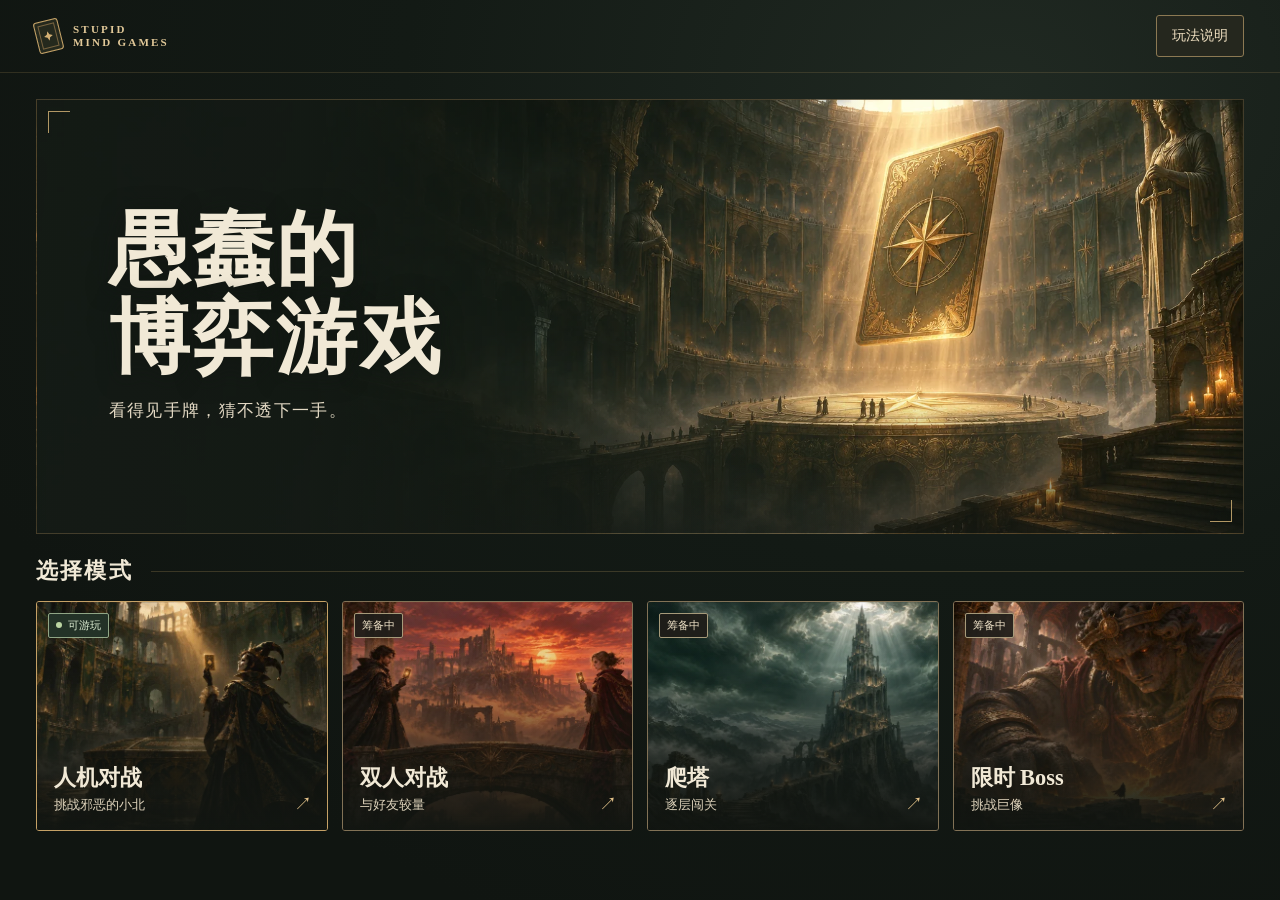
==== commit f219d92b: "feat: publish the blind-pick game lobby" ====
--- a/game/index.html
+++ b/game/index.html
@@ -3,98 +3,87 @@
 <head>
   <meta charset="utf-8">
   <meta name="viewport" content="width=device-width, initial-scale=1">
-  <meta name="theme-color" content="#101714">
-  <meta name="description" content="愚蠢的博弈游戏是一款回合制人机卡牌游戏。看见对手的牌，再猜它下一手怎么打。">
+  <meta name="theme-color" content="#111613">
+  <meta name="description" content="愚蠢的博弈游戏。手牌公开，行动暗选。选一张牌，和邪恶的小北较量。">
   <title>愚蠢的博弈游戏</title>
-  <link rel="stylesheet" href="styles.css?v=fan-1">
-  <script defer src="app.js?v=fan-1"></script>
+  <link rel="icon" type="image/png" href="assets/shield-strike.png">
+  <link rel="stylesheet" href="lobby.css?v=lobby-2">
+  <script src="lobby.js" defer></script>
 </head>
 <body>
-  <header class="masthead">
-    <div class="masthead-inner">
-      <div class="brand">
-        <span class="brand-mark" aria-hidden="true"><i></i><i></i></span>
-        <div>
-          <h1>愚蠢的博弈游戏</h1>
-          <p lang="en">STUPID MIND GAMES</p>
-        </div>
+  <header class="topbar">
+    <div class="frame topbar-inner">
+      <div class="wordmark">
+        <span class="seal" aria-hidden="true"></span>
+        <span lang="en">STUPID<br>MIND GAMES</span>
       </div>
-      <div class="header-actions">
-        <button class="button button-quiet" id="show-rules" type="button">玩法</button>
-        <button class="button button-outline" id="restart" type="button" disabled>重开对局</button>
-      </div>
+      <button class="rules-button" type="button" data-dialog="rules">玩法说明</button>
     </div>
   </header>
 
-  <main class="game-layout">
-    <section class="board" id="board" aria-label="卡牌战场" data-phase="loading">
-      <section class="fighter fighter-computer" aria-labelledby="computer-title">
-        <div class="fighter-profile">
-          <h2 id="computer-title">邪恶的小北</h2>
-          <div id="computer-stats" class="fighter-stats"></div>
-        </div>
-        <div id="computer-hand" class="hand opponent-hand" aria-label="邪恶的小北的手牌"></div>
-      </section>
-
-      <section class="arena" aria-label="对战区">
-        <section class="journal" aria-labelledby="journal-title">
-          <div class="journal-head">
-            <h2 id="journal-title">对局记录</h2>
-          </div>
-          <div class="recent-moves" aria-label="双方最近出牌" aria-live="polite">
-            <div class="recent-move recent-player">
-              <span>你</span>
-              <strong id="latest-player">待出牌</strong>
-            </div>
-            <div class="recent-move recent-computer">
-              <span>邪恶的小北</span>
-              <strong id="latest-computer">待出牌</strong>
-            </div>
-          </div>
-          <details class="journal-history">
-            <summary>完整记录</summary>
-            <div id="journal-scroll" class="journal-scroll" tabindex="0" aria-label="历史出牌">
-              <ol class="journal-events" id="journal-events"></ol>
-            </div>
-          </details>
-          <p class="notice" id="notice" role="status" hidden></p>
-        </section>
-        <div class="arena-center">
-          <h2 id="phase-title" aria-live="polite">准备对局</h2>
-          <p id="phase-detail" class="phase-detail">正在载入对局。</p>
-          <button type="button" id="pass" class="button button-pass" hidden>跳过出牌</button>
-          <button type="button" id="play-again" class="button button-primary" hidden>再开一局</button>
-          <button type="button" id="retry" class="button button-outline" hidden>重新载入</button>
-        </div>
-      </section>
-
-      <section class="fighter fighter-player" aria-labelledby="player-title">
-        <div class="fighter-profile">
-          <h2 id="player-title">你</h2>
-          <div id="player-stats" class="fighter-stats"></div>
-        </div>
-        <div id="player-hand" class="hand player-hand" aria-label="你的手牌"></div>
-      </section>
-      <footer class="table-info" aria-label="回合与牌堆信息">
-        <span class="turn-label" id="turn-label">第 1 回合</span>
-        <span>抽牌堆 <strong id="draw-count">—</strong></span>
-        <span>弃牌堆 <strong id="discard-count">—</strong></span>
-      </footer>
+  <main class="frame lobby">
+    <section class="hero" aria-labelledby="game-title">
+      <div class="hero-content">
+        <h1 id="game-title"><span>愚蠢的</span><span>博弈游戏</span></h1>
+        <p>看得见手牌，猜不透下一手。</p>
+      </div>
     </section>
 
+    <section class="modes" aria-labelledby="modes-title">
+      <h2 id="modes-title">选择模式</h2>
+      <div class="mode-grid">
+        <a class="mode mode-ai" href="battle.html" aria-labelledby="ai-label" aria-describedby="ai-detail">
+          <span class="mode-art"></span>
+          <span class="mode-status"><i aria-hidden="true"></i>可游玩</span>
+          <span class="mode-copy">
+            <strong id="ai-label">人机对战</strong>
+            <span id="ai-detail">挑战邪恶的小北</span>
+          </span>
+          <span class="mode-arrow" aria-hidden="true">↗</span>
+        </a>
+        <button class="mode mode-duel" type="button" data-dialog="duel"
+                aria-labelledby="duel-label" aria-describedby="duel-status">
+          <span class="mode-art"></span>
+          <span class="mode-status" id="duel-status">筹备中</span>
+          <span class="mode-copy">
+            <strong id="duel-label">双人对战</strong>
+            <span>与好友较量</span>
+          </span>
+          <span class="mode-arrow" aria-hidden="true">↗</span>
+        </button>
+        <button class="mode mode-tower" type="button" data-dialog="tower"
+                aria-labelledby="tower-label" aria-describedby="tower-status">
+          <span class="mode-art"></span>
+          <span class="mode-status" id="tower-status">筹备中</span>
+          <span class="mode-copy">
+            <strong id="tower-label">爬塔</strong>
+            <span>逐层闯关</span>
+          </span>
+          <span class="mode-arrow" aria-hidden="true">↗</span>
+        </button>
+        <button class="mode mode-boss" type="button" data-dialog="boss"
+                aria-labelledby="boss-label" aria-describedby="boss-status">
+          <span class="mode-art"></span>
+          <span class="mode-status" id="boss-status">筹备中</span>
+          <span class="mode-copy">
+            <strong id="boss-label">限时 Boss</strong>
+            <span>挑战巨像</span>
+          </span>
+          <span class="mode-arrow" aria-hidden="true">↗</span>
+        </button>
+      </div>
+    </section>
   </main>
 
-  <dialog id="rules">
-    <div class="rules-head">
-      <h2>玩法</h2>
+  <dialog id="lobby-dialog" aria-labelledby="dialog-title" aria-describedby="dialog-description">
+    <div class="dialog-art" aria-hidden="true"></div>
+    <div class="dialog-body">
+      <h2 id="dialog-title"></h2>
+      <p id="dialog-description"></p>
       <form method="dialog">
-        <button class="button button-quiet" type="submit">关闭</button>
+        <button class="rules-button" type="submit" autofocus>关闭</button>
       </form>
     </div>
-    <p>双方各 24 点血、4 点初始蓝，并公开手牌。每回合选一张牌或跳过。回合结束回 1 蓝、摸 1 张，超过 6 张就选牌弃掉。</p>
-    <p>蓝量上限 7，护盾先吸收伤害。牌堆摸空时，洗回弃牌堆。先把对手打到 0 血就赢。</p>
-    <div class="rules-list" id="rules-list"></div>
-    <a class="credit-link" href="assets/素材来源.md">查看美术素材来源</a>
   </dialog>
 </body>
 </html>
--- a/game/lobby.css
+++ b/game/lobby.css
@@ -0,0 +1,243 @@
+:root {
+  color-scheme: dark;
+  --paper: #f1e9d6;
+  --muted: #c6beac;
+  --gold: #d7af71;
+  --line: #4c4433;
+  --serif: "Songti SC", "Noto Serif CJK SC", "Noto Serif SC", Georgia, serif;
+  --sans: "PingFang SC", "Microsoft YaHei", "Noto Sans CJK SC", system-ui, sans-serif;
+}
+
+*, *::before, *::after { box-sizing: border-box; }
+body {
+  margin: 0;
+  min-height: 100vh;
+  color: var(--paper);
+  font: 1rem/1.55 var(--sans);
+  background: radial-gradient(ellipse at 78% 10%, #202922 0, #131a15 42%, #101511 80%);
+}
+button, a { -webkit-tap-highlight-color: transparent; }
+button { font: inherit; }
+:is(button, a):focus-visible { outline: 2px solid #f7cd8c; outline-offset: 4px; }
+.frame { width: min(100% - 72px, 1320px); margin-inline: auto; }
+
+.topbar { border-bottom: 1px solid #b0945c32; }
+.topbar-inner {
+  min-height: 72px;
+  display: flex;
+  align-items: center;
+  justify-content: space-between;
+  gap: 16px;
+}
+.wordmark {
+  display: flex;
+  align-items: center;
+  gap: 12px;
+  color: #e1c898;
+  font: 600 .69rem/1.18 Georgia, serif;
+  letter-spacing: .2em;
+}
+.seal {
+  position: relative;
+  width: 25px;
+  height: 32px;
+  border: 1px solid #c7a569;
+  border-radius: 3px;
+  background: #25291d;
+  box-shadow: inset 0 0 0 3px #25291d, inset 0 0 0 4px #78633f;
+  transform: rotate(-14deg);
+}
+.seal::after {
+  content: "";
+  position: absolute;
+  inset: 10px 7px;
+  background: #d3af73;
+  clip-path: polygon(50% 0, 64% 35%, 100% 50%, 64% 65%, 50% 100%, 35% 65%, 0 50%, 35% 35%);
+}
+.rules-button {
+  min-height: 42px;
+  padding: 0 15px;
+  border: 1px solid #8c7953;
+  border-radius: 3px;
+  background: #25271e;
+  color: #f2e2c3;
+  cursor: pointer;
+  font-size: .875rem;
+}
+.rules-button:hover { background: #373525; }
+
+.lobby { padding-block: 26px 48px; }
+.hero {
+  position: relative;
+  display: grid;
+  align-items: center;
+  min-height: clamp(350px, 34vw, 436px);
+  padding: clamp(34px, 5.6vw, 80px);
+  border: 1px solid #9f845656;
+  background:
+    linear-gradient(90deg, #141a15f7 0%, #141a15e8 22%, #141a1582 43%, #141a1500 69%),
+    linear-gradient(0deg, #121713b0, transparent 31%),
+    url("assets/lobby/arena.webp") right 46% / cover,
+    #212c23;
+}
+.hero::before, .hero::after {
+  position: absolute;
+  content: "";
+  width: 22px;
+  height: 22px;
+  pointer-events: none;
+}
+.hero::before {
+  inset: 11px auto auto 11px;
+  border-top: 1px solid #b19764;
+  border-left: 1px solid #b19764;
+}
+.hero::after {
+  inset: auto 11px 11px auto;
+  border-right: 1px solid #b19764;
+  border-bottom: 1px solid #b19764;
+}
+.hero-content { position: relative; width: fit-content; }
+.hero h1 {
+  margin: 0;
+  font: 800 clamp(3.4rem, 6.3vw, 6.25rem)/.99 var(--serif);
+  letter-spacing: .035em;
+  text-shadow: 0 3px 22px #1015109e;
+}
+.hero h1 span { display: block; }
+.hero h1 span + span { margin-top: .1em; }
+.hero p {
+  margin: 20px 0 0;
+  color: #e2d8c3;
+  font-size: clamp(.94rem, 1.3vw, 1.08rem);
+  letter-spacing: .08em;
+}
+.modes { margin-top: 23px; }
+.modes h2 {
+  display: flex;
+  gap: 18px;
+  align-items: center;
+  margin: 0 0 15px;
+  font: 700 1.38rem/1.3 var(--serif);
+  letter-spacing: .1em;
+}
+.modes h2::after { content: ""; height: 1px; flex: 1; background: #b0945c43; }
+.mode-grid { display: grid; grid-template-columns: repeat(4, minmax(0, 1fr)); gap: 14px; }
+.mode {
+  position: relative;
+  isolation: isolate;
+  display: flex;
+  align-items: end;
+  min-width: 0;
+  min-height: clamp(165px, 18vw, 235px);
+  padding: 15px 17px;
+  overflow: hidden;
+  border: 1px solid #827256;
+  border-radius: 3px;
+  color: var(--paper);
+  background-color: #222a22;
+  text-align: left;
+  text-decoration: none;
+  cursor: pointer;
+  transition: border-color .2s ease, transform .2s ease;
+}
+.mode-ai { --art: url("assets/lobby/ai.webp"); border-color: #c5a166; }
+.mode-duel { --art: url("assets/lobby/duel.webp"); background-color: #32231c; }
+.mode-tower { --art: url("assets/lobby/tower.webp"); background-color: #242b29; }
+.mode-boss { --art: url("assets/lobby/boss.webp"); background-color: #332019; }
+.mode-art {
+  position: absolute;
+  z-index: -1;
+  inset: 0;
+  background: linear-gradient(0deg, #111511fa 0%, #111511bf 28%, #11151108 72%), var(--art) center 43% / cover;
+  transition: transform .28s ease;
+}
+.mode:hover { border-color: #e8c48a; transform: translateY(-3px); }
+.mode:hover .mode-art { transform: scale(1.045); }
+.mode-status {
+  position: absolute;
+  top: 11px;
+  left: 11px;
+  display: inline-flex;
+  align-items: center;
+  gap: 6px;
+  padding: 3px 7px;
+  border: 1px solid #a69a7a;
+  border-radius: 2px;
+  color: #f1e4c9;
+  background: #201e19ed;
+  font-size: .69rem;
+}
+.mode-ai .mode-status { border-color: #90a686; color: #e0f0d5; background: #233227; }
+.mode-status i { width: 6px; height: 6px; border-radius: 50%; background: #bcd5a3; }
+.mode-copy { display: grid; gap: 4px; max-width: calc(100% - 25px); }
+.mode-copy strong { font: 750 clamp(1.22rem, 1.75vw, 1.7rem)/1.1 var(--serif); }
+.mode-copy > span { color: #dfd4bc; font-size: .82rem; }
+.mode-arrow {
+  position: absolute;
+  right: 15px;
+  bottom: 17px;
+  color: #e5c38b;
+  font: 1.15rem/1 Georgia, serif;
+}
+
+dialog {
+  width: min(480px, calc(100% - 32px));
+  max-height: calc(100% - 32px);
+  padding: 0;
+  border: 1px solid #917a53;
+  border-radius: 4px;
+  color: var(--paper);
+  background: #191e19;
+}
+dialog::backdrop { background: #090d0cd9; }
+.dialog-art {
+  height: 135px;
+  background: linear-gradient(0deg, #191e19, transparent 60%), var(--dialog-art) center / cover, #263027;
+}
+dialog[data-panel="rules"] { --dialog-art: url("assets/lobby/cards.webp"); }
+dialog[data-panel="duel"] { --dialog-art: url("assets/lobby/duel.webp"); }
+dialog[data-panel="tower"] { --dialog-art: url("assets/lobby/tower.webp"); }
+dialog[data-panel="boss"] { --dialog-art: url("assets/lobby/boss.webp"); }
+.dialog-body { padding: 0 24px 24px; }
+.dialog-body h2 { margin: 0; font: 750 1.7rem/1.25 var(--serif); }
+.dialog-body p { color: #e1d7c2; line-height: 1.7; margin: 8px 0 18px; }
+.dialog-body form { display: flex; justify-content: end; }
+
+@media (max-width: 850px) {
+  .frame { width: calc(100% - 40px); }
+  .mode-grid { grid-template-columns: repeat(2, minmax(0, 1fr)); }
+  .mode { min-height: clamp(148px, 21vw, 178px); }
+}
+@media (max-width: 540px) {
+  .frame { width: calc(100% - 28px); }
+  .topbar-inner { min-height: 60px; }
+  .seal { width: 23px; height: 28px; }
+  .seal::after { inset: 8px 6px; }
+  .wordmark { gap: 9px; font-size: .61rem; }
+  .lobby { padding-block: 14px 26px; }
+  .hero {
+    min-height: clamp(282px, 79vw, 328px);
+    align-items: end;
+    padding: 72px 22px 24px;
+    background:
+      linear-gradient(0deg, #151b16 0%, #151b16ed 26%, #151b1660 64%, #151b1600 94%),
+      url("assets/lobby/arena.webp") 70% top / cover,
+      #212c23;
+  }
+  .hero h1 { font-size: clamp(2.6rem, 9.4vw, 3.55rem); }
+  .hero p { margin-block: 12px 0; letter-spacing: .04em; }
+  .modes { margin-top: 20px; }
+  .modes h2 { margin-bottom: 11px; font-size: 1.18rem; }
+  .mode-grid { gap: 9px; }
+  .mode { min-height: 147px; padding: 9px 10px; }
+  .mode-status { top: 8px; left: 8px; }
+  .mode-arrow { right: 8px; bottom: 12px; font-size: .92rem; }
+  .mode-copy { max-width: calc(100% - 14px); }
+  .mode-copy strong { font-size: clamp(1.05rem, 4vw, 1.3rem); }
+  .mode-copy > span { font-size: .72rem; }
+}
+@media (prefers-reduced-motion: reduce) {
+  .mode, .mode-art { transition: none; }
+  .mode:hover, .mode:hover .mode-art { transform: none; }
+}
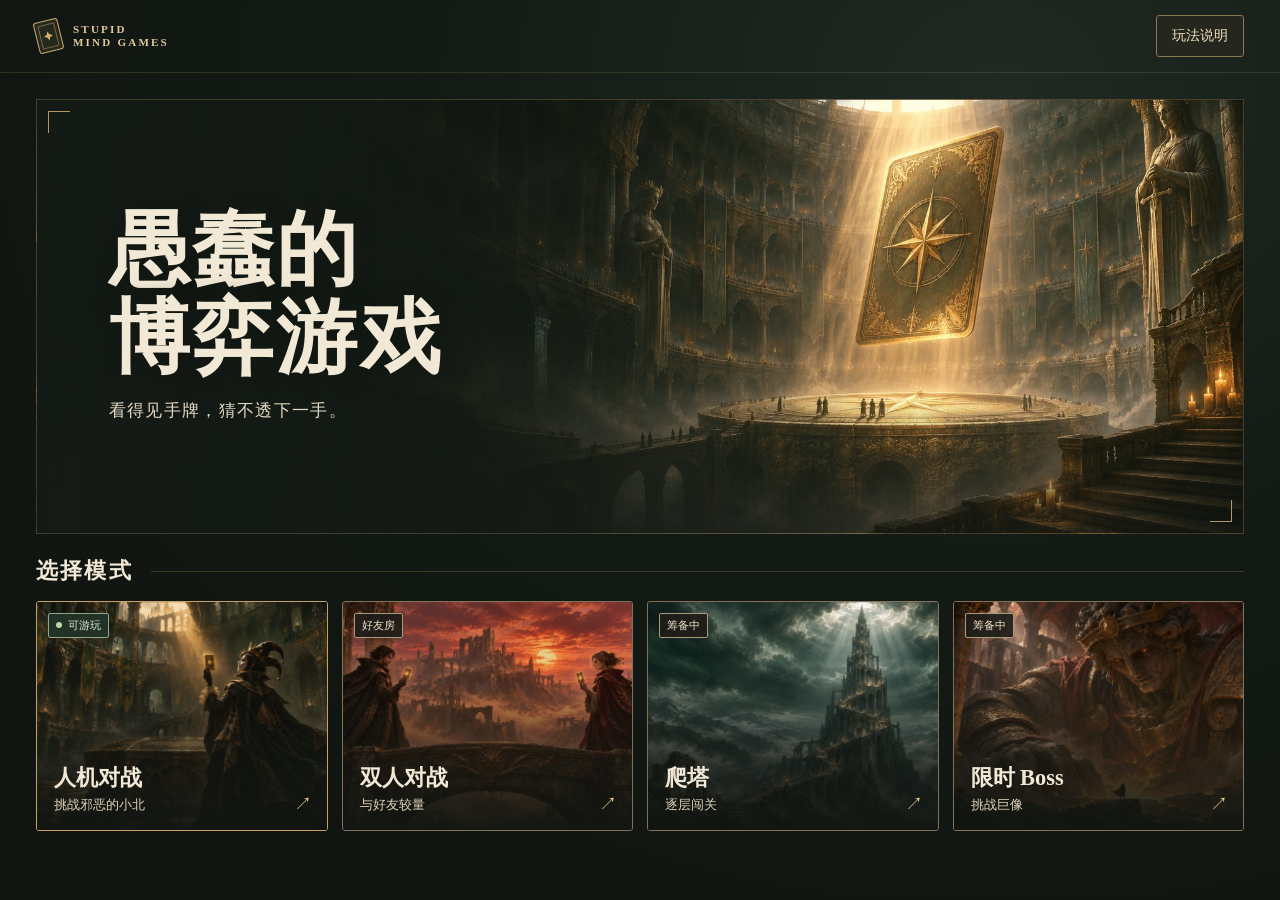
==== commit 8d5ed176: "feat: publish DMIT-backed friend rooms Enable the two-player arena on the game lobby and connect to " ====
--- a/game/index.html
+++ b/game/index.html
@@ -32,7 +32,7 @@
     <section class="modes" aria-labelledby="modes-title">
       <h2 id="modes-title">选择模式</h2>
       <div class="mode-grid">
-        <a class="mode mode-ai" href="battle.html" aria-labelledby="ai-label" aria-describedby="ai-detail">
+        <a class="mode mode-ai" href="battle.html?v=rooms-live-1" aria-labelledby="ai-label" aria-describedby="ai-detail">
           <span class="mode-art"></span>
           <span class="mode-status"><i aria-hidden="true"></i>可游玩</span>
           <span class="mode-copy">
@@ -41,16 +41,16 @@
           </span>
           <span class="mode-arrow" aria-hidden="true">↗</span>
         </a>
-        <button class="mode mode-duel" type="button" data-dialog="duel"
-                aria-labelledby="duel-label" aria-describedby="duel-status">
+        <a class="mode mode-duel" href="battle.html?mode=pvp&amp;v=rooms-live-1"
+           aria-labelledby="duel-label" aria-describedby="duel-status">
           <span class="mode-art"></span>
-          <span class="mode-status" id="duel-status">筹备中</span>
+          <span class="mode-status" id="duel-status">好友房</span>
           <span class="mode-copy">
             <strong id="duel-label">双人对战</strong>
             <span>与好友较量</span>
           </span>
           <span class="mode-arrow" aria-hidden="true">↗</span>
-        </button>
+        </a>
         <button class="mode mode-tower" type="button" data-dialog="tower"
                 aria-labelledby="tower-label" aria-describedby="tower-status">
           <span class="mode-art"></span>
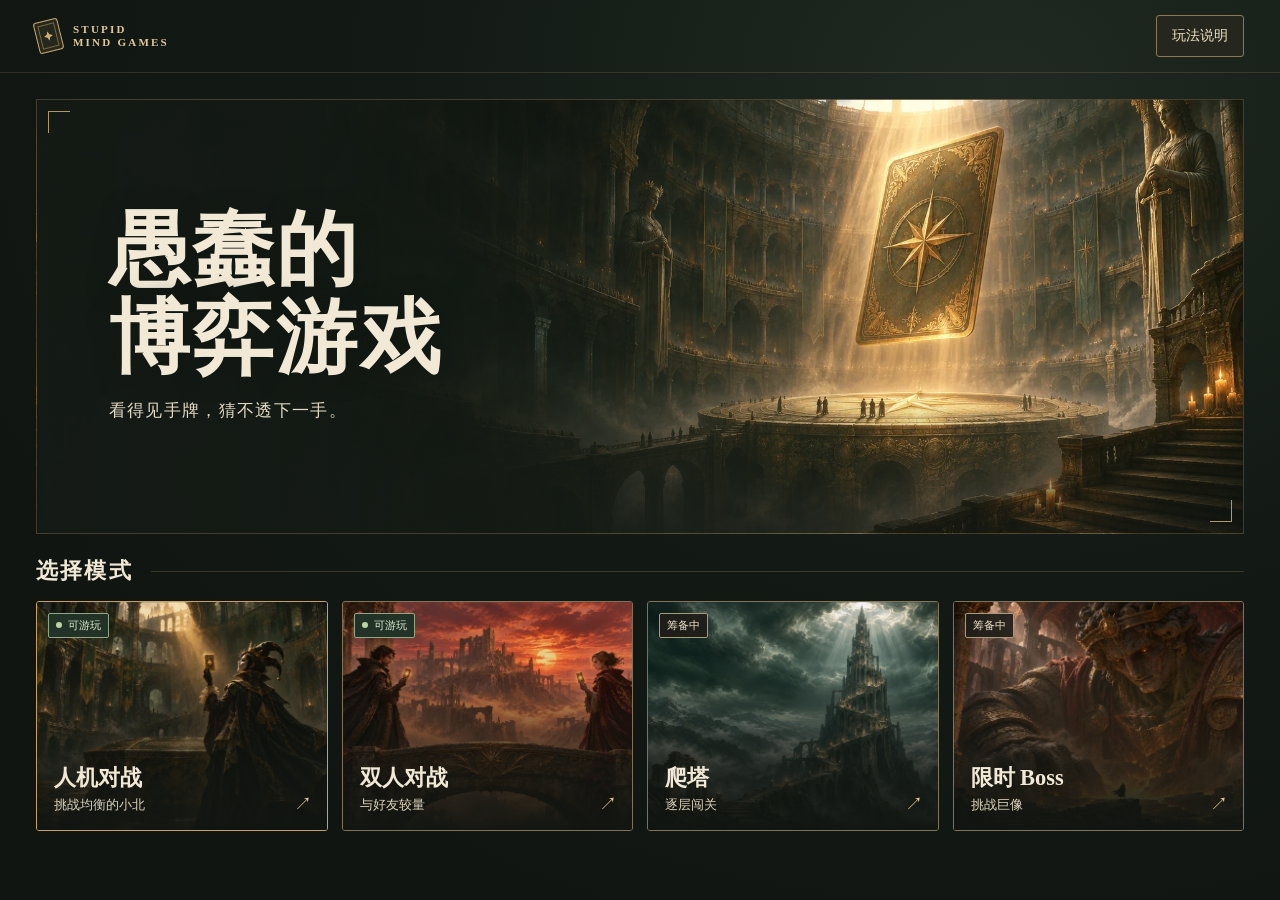
==== commit 50c9b717: "feat: show fighter status art and preview the colossus" ====
--- a/game/index.html
+++ b/game/index.html
@@ -4,11 +4,11 @@
   <meta charset="utf-8">
   <meta name="viewport" content="width=device-width, initial-scale=1">
   <meta name="theme-color" content="#111613">
-  <meta name="description" content="愚蠢的博弈游戏。手牌公开，行动暗选。选一张牌，和邪恶的小北较量。">
+  <meta name="description" content="愚蠢的博弈游戏。手牌公开，行动暗选。选一张牌，和均衡的小北较量。">
   <title>愚蠢的博弈游戏</title>
   <link rel="icon" type="image/png" href="assets/shield-strike.png">
-  <link rel="stylesheet" href="lobby.css?v=lobby-2">
-  <script src="lobby.js" defer></script>
+  <link rel="stylesheet" href="lobby.css?v=fighter-status-1">
+  <script src="lobby.js?v=fighter-status-1" defer></script>
 </head>
 <body>
   <header class="topbar">
@@ -32,19 +32,19 @@
     <section class="modes" aria-labelledby="modes-title">
       <h2 id="modes-title">选择模式</h2>
       <div class="mode-grid">
-        <a class="mode mode-ai" href="battle.html?v=rooms-live-1" aria-labelledby="ai-label" aria-describedby="ai-detail">
+        <a class="mode mode-ai" href="battle.html?v=fighter-status-1" aria-labelledby="ai-label" aria-describedby="ai-detail">
           <span class="mode-art"></span>
           <span class="mode-status"><i aria-hidden="true"></i>可游玩</span>
           <span class="mode-copy">
             <strong id="ai-label">人机对战</strong>
-            <span id="ai-detail">挑战邪恶的小北</span>
+            <span id="ai-detail">挑战均衡的小北</span>
           </span>
           <span class="mode-arrow" aria-hidden="true">↗</span>
         </a>
-        <a class="mode mode-duel" href="battle.html?mode=pvp&amp;v=rooms-live-1"
+        <a class="mode mode-duel" href="battle.html?mode=pvp&amp;v=fighter-status-1"
            aria-labelledby="duel-label" aria-describedby="duel-status">
           <span class="mode-art"></span>
-          <span class="mode-status" id="duel-status">好友房</span>
+          <span class="mode-status" id="duel-status"><i aria-hidden="true"></i>可游玩</span>
           <span class="mode-copy">
             <strong id="duel-label">双人对战</strong>
             <span>与好友较量</span>
--- a/game/lobby.css
+++ b/game/lobby.css
@@ -168,7 +168,7 @@
   background: #201e19ed;
   font-size: .69rem;
 }
-.mode-ai .mode-status { border-color: #90a686; color: #e0f0d5; background: #233227; }
+.mode:is(.mode-ai, .mode-duel) .mode-status { border-color: #90a686; color: #e0f0d5; background: #233227; }
 .mode-status i { width: 6px; height: 6px; border-radius: 50%; background: #bcd5a3; }
 .mode-copy { display: grid; gap: 4px; max-width: calc(100% - 25px); }
 .mode-copy strong { font: 750 clamp(1.22rem, 1.75vw, 1.7rem)/1.1 var(--serif); }
@@ -198,7 +198,12 @@
 dialog[data-panel="rules"] { --dialog-art: url("assets/lobby/cards.webp"); }
 dialog[data-panel="duel"] { --dialog-art: url("assets/lobby/duel.webp"); }
 dialog[data-panel="tower"] { --dialog-art: url("assets/lobby/tower.webp"); }
-dialog[data-panel="boss"] { --dialog-art: url("assets/lobby/boss.webp"); }
+dialog[data-panel="boss"] .dialog-art {
+  height: clamp(184px, 51dvh, 360px);
+  background:
+    url("assets/duel/colossus.webp") center 10px / auto calc(100% - 16px) no-repeat,
+    radial-gradient(ellipse at 50% 48%, #755031, #2a2520 50%, #191e19 82%);
+}
 .dialog-body { padding: 0 24px 24px; }
 .dialog-body h2 { margin: 0; font: 750 1.7rem/1.25 var(--serif); }
 .dialog-body p { color: #e1d7c2; line-height: 1.7; margin: 8px 0 18px; }
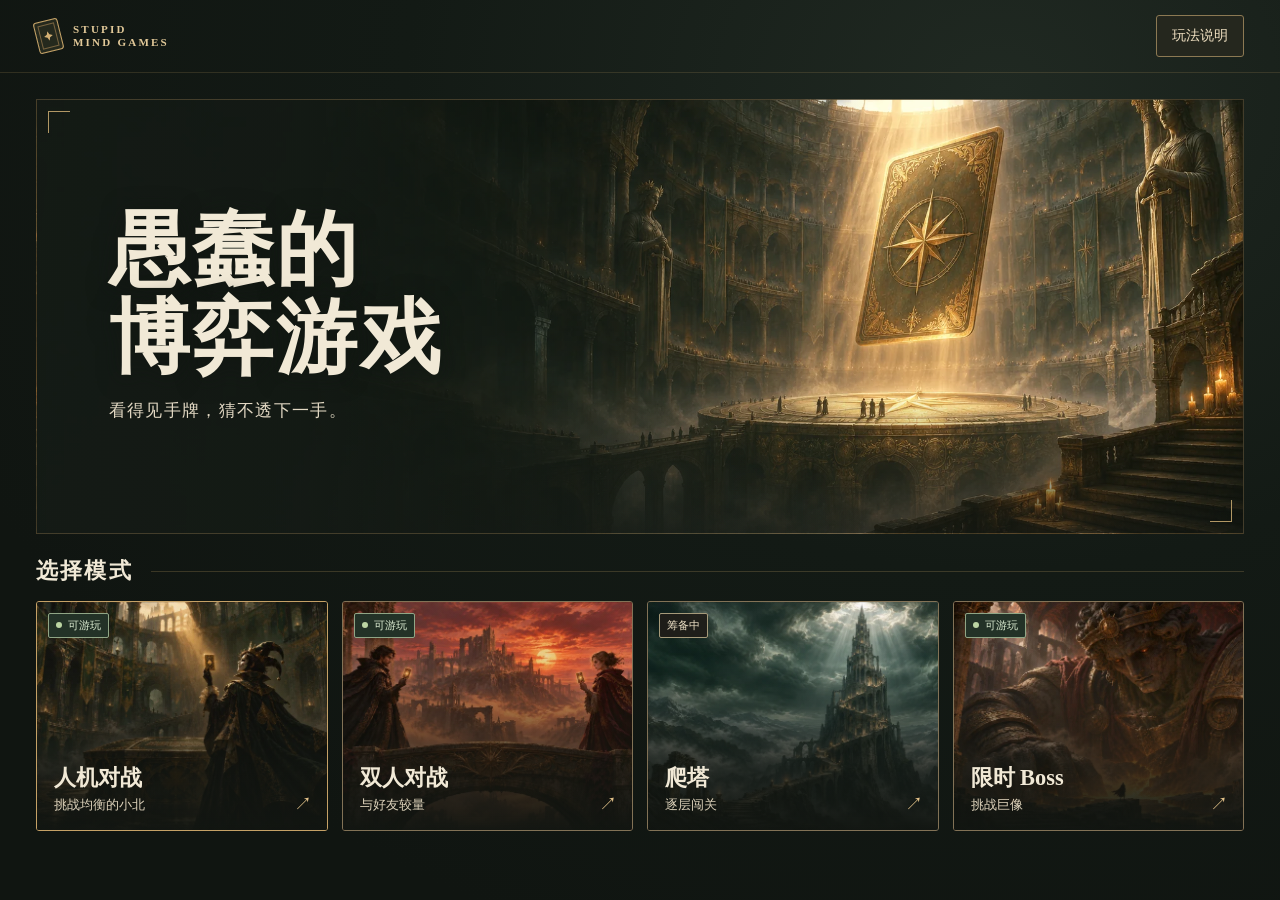
==== commit ee3321bc: "feat: add a timed colossus encounter and align held shields" ====
--- a/game/index.html
+++ b/game/index.html
@@ -7,8 +7,8 @@
   <meta name="description" content="愚蠢的博弈游戏。手牌公开，行动暗选。选一张牌，和均衡的小北较量。">
   <title>愚蠢的博弈游戏</title>
   <link rel="icon" type="image/png" href="assets/shield-strike.png">
-  <link rel="stylesheet" href="lobby.css?v=fighter-status-1">
-  <script src="lobby.js?v=fighter-status-1" defer></script>
+  <link rel="stylesheet" href="lobby.css?v=boss-1">
+  <script src="lobby.js?v=boss-1" defer></script>
 </head>
 <body>
   <header class="topbar">
@@ -32,7 +32,7 @@
     <section class="modes" aria-labelledby="modes-title">
       <h2 id="modes-title">选择模式</h2>
       <div class="mode-grid">
-        <a class="mode mode-ai" href="battle.html?v=fighter-status-1" aria-labelledby="ai-label" aria-describedby="ai-detail">
+        <a class="mode mode-ai" href="battle.html?v=boss-1" aria-labelledby="ai-label" aria-describedby="ai-detail">
           <span class="mode-art"></span>
           <span class="mode-status"><i aria-hidden="true"></i>可游玩</span>
           <span class="mode-copy">
@@ -41,7 +41,7 @@
           </span>
           <span class="mode-arrow" aria-hidden="true">↗</span>
         </a>
-        <a class="mode mode-duel" href="battle.html?mode=pvp&amp;v=fighter-status-1"
+        <a class="mode mode-duel" href="battle.html?mode=pvp&amp;v=boss-1"
            aria-labelledby="duel-label" aria-describedby="duel-status">
           <span class="mode-art"></span>
           <span class="mode-status" id="duel-status"><i aria-hidden="true"></i>可游玩</span>
@@ -61,16 +61,16 @@
           </span>
           <span class="mode-arrow" aria-hidden="true">↗</span>
         </button>
-        <button class="mode mode-boss" type="button" data-dialog="boss"
+        <a class="mode mode-boss" href="boss.html?v=boss-1"
                 aria-labelledby="boss-label" aria-describedby="boss-status">
           <span class="mode-art"></span>
-          <span class="mode-status" id="boss-status">筹备中</span>
+          <span class="mode-status" id="boss-status"><i aria-hidden="true"></i>可游玩</span>
           <span class="mode-copy">
             <strong id="boss-label">限时 Boss</strong>
             <span>挑战巨像</span>
           </span>
           <span class="mode-arrow" aria-hidden="true">↗</span>
-        </button>
+        </a>
       </div>
     </section>
   </main>
--- a/game/lobby.css
+++ b/game/lobby.css
@@ -168,7 +168,7 @@
   background: #201e19ed;
   font-size: .69rem;
 }
-.mode:is(.mode-ai, .mode-duel) .mode-status { border-color: #90a686; color: #e0f0d5; background: #233227; }
+.mode:is(.mode-ai, .mode-duel, .mode-boss) .mode-status { border-color: #90a686; color: #e0f0d5; background: #233227; }
 .mode-status i { width: 6px; height: 6px; border-radius: 50%; background: #bcd5a3; }
 .mode-copy { display: grid; gap: 4px; max-width: calc(100% - 25px); }
 .mode-copy strong { font: 750 clamp(1.22rem, 1.75vw, 1.7rem)/1.1 var(--serif); }
@@ -198,12 +198,6 @@
 dialog[data-panel="rules"] { --dialog-art: url("assets/lobby/cards.webp"); }
 dialog[data-panel="duel"] { --dialog-art: url("assets/lobby/duel.webp"); }
 dialog[data-panel="tower"] { --dialog-art: url("assets/lobby/tower.webp"); }
-dialog[data-panel="boss"] .dialog-art {
-  height: clamp(184px, 51dvh, 360px);
-  background:
-    url("assets/duel/colossus.webp") center 10px / auto calc(100% - 16px) no-repeat,
-    radial-gradient(ellipse at 50% 48%, #755031, #2a2520 50%, #191e19 82%);
-}
 .dialog-body { padding: 0 24px 24px; }
 .dialog-body h2 { margin: 0; font: 750 1.7rem/1.25 var(--serif); }
 .dialog-body p { color: #e1d7c2; line-height: 1.7; margin: 8px 0 18px; }
